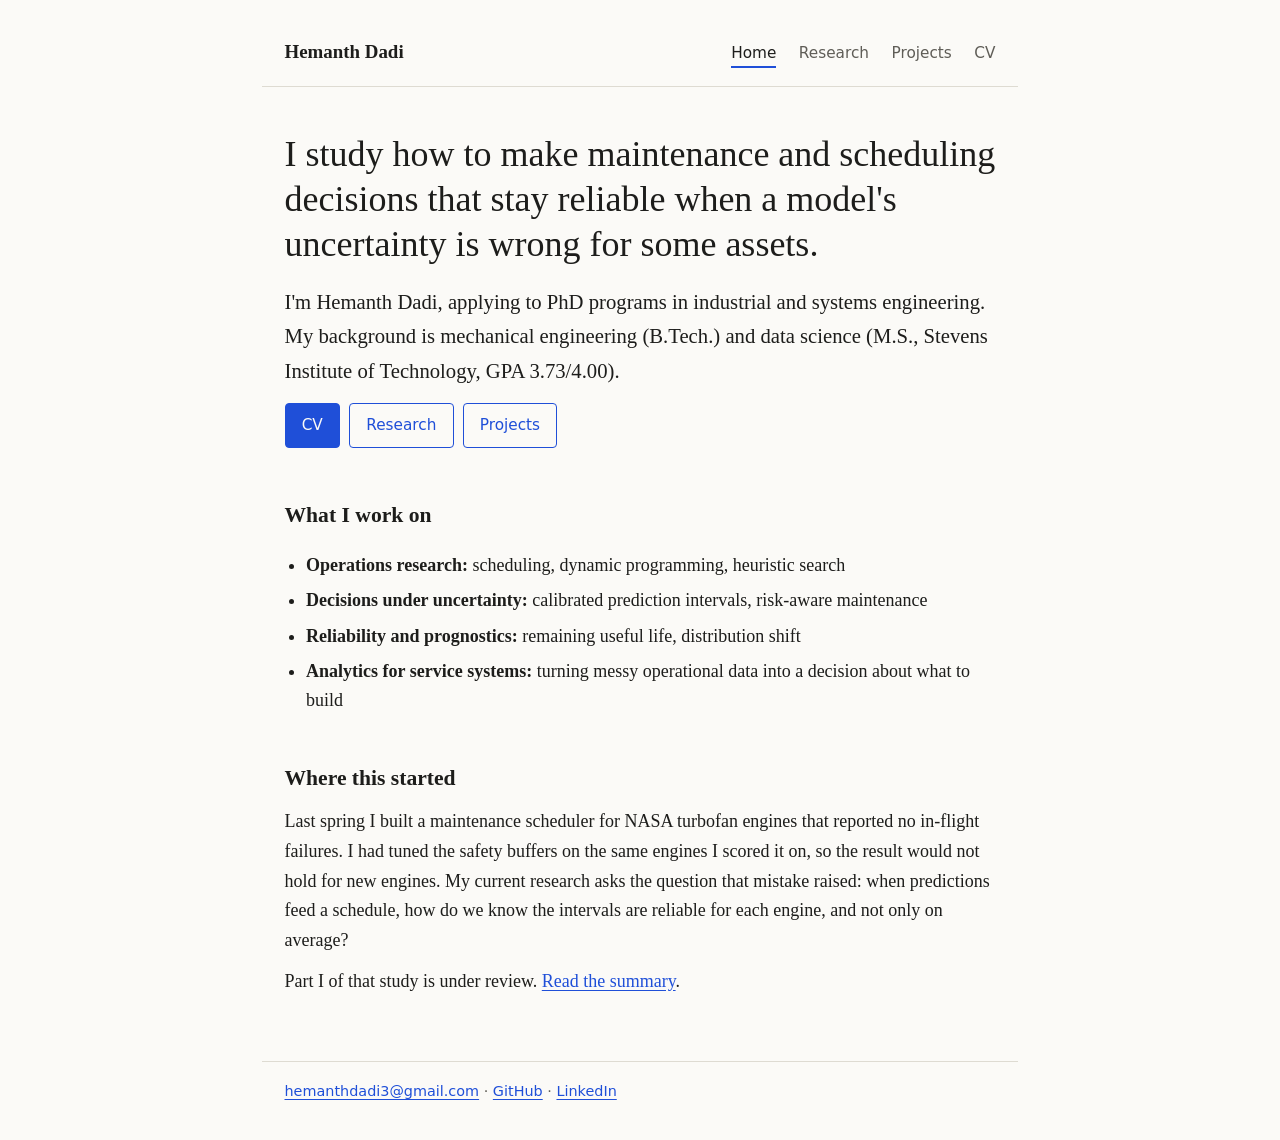
==== index.html @ b7781a76 "Add PhD application site (static): home, research, projects, CV Co-Authored-By: Claude Sonnet 5.5 <n" ====
<!doctype html>
<html lang="en">
<head>
<meta charset="utf-8">
<meta name="viewport" content="width=device-width,initial-scale=1">
<title>Hemanth Dadi | PhD applicant, Industrial and Systems Engineering</title>
<meta name="description" content="PhD applicant in industrial and systems engineering. Research on reliable maintenance and scheduling decisions under uncertainty.">
<link rel="stylesheet" href="style.css">
</head>
<body>
<a class="skip" href="#main">Skip to content</a>
<header>
<a class="name" href="index.html">Hemanth Dadi</a>
<nav aria-label="Main">
<a href="index.html" aria-current="page">Home</a>
<a href="research.html">Research</a>
<a href="projects.html">Projects</a>
<a href="cv.html">CV</a>
</nav>
</header>
<main id="main">
<h1>I study how to make maintenance and scheduling decisions that stay reliable when a model's uncertainty is wrong for some assets.</h1>
<p class="lead">I'm Hemanth Dadi, applying to PhD programs in industrial and systems engineering. My background is mechanical engineering (B.Tech.) and data science (M.S., Stevens Institute of Technology, GPA 3.73/4.00).</p>
<p><a class="btn primary" href="cv.html">CV</a><a class="btn" href="research.html">Research</a><a class="btn" href="projects.html">Projects</a></p>

<h2>What I work on</h2>
<ul>
<li><b>Operations research:</b> scheduling, dynamic programming, heuristic search</li>
<li><b>Decisions under uncertainty:</b> calibrated prediction intervals, risk-aware maintenance</li>
<li><b>Reliability and prognostics:</b> remaining useful life, distribution shift</li>
<li><b>Analytics for service systems:</b> turning messy operational data into a decision about what to build</li>
</ul>

<h2>Where this started</h2>
<p>Last spring I built a maintenance scheduler for NASA turbofan engines that reported no in-flight failures. I had tuned the safety buffers on the same engines I scored it on, so the result would not hold for new engines. My current research asks the question that mistake raised: when predictions feed a schedule, how do we know the intervals are reliable for each engine, and not only on average?</p>
<p>Part I of that study is under review. <a href="research.html">Read the summary</a>.</p>
</main>
<footer>
<a href="mailto:hemanthdadi3@gmail.com">hemanthdadi3@gmail.com</a> · <a href="https://github.com/HemanthDadi1">GitHub</a> · <a href="https://www.linkedin.com/in/hemanth-d-0b95a5201/">LinkedIn</a>
</footer>
</body>
</html>
---- style.css ----
:root{--bg:#fbfaf7;--fg:#1d1d1b;--muted:#5f5d57;--line:#dedbd2;--accent:#1f4fd8;--card:#fff}
@media (prefers-color-scheme:dark){:root{--bg:#141413;--fg:#ecebe6;--muted:#a9a69c;--line:#2c2b28;--accent:#8fb0ff;--card:#1b1b19}}
*{box-sizing:border-box}
html{font-size:18px}
body{margin:0;background:var(--bg);color:var(--fg);font-family:Georgia,"Times New Roman",serif;line-height:1.65}
a{color:var(--accent);text-underline-offset:3px}
a:focus-visible{outline:2px solid var(--accent);outline-offset:3px}
.skip{position:absolute;left:-999px}.skip:focus{left:1rem;top:1rem;background:var(--card);padding:.5rem}
header,main,footer{max-width:42rem;margin:0 auto;padding:0 1.25rem}
header{display:flex;justify-content:space-between;align-items:baseline;flex-wrap:wrap;gap:.5rem 1.5rem;padding-top:2rem;padding-bottom:1rem;border-bottom:1px solid var(--line)}
header .name{font-weight:bold;color:var(--fg);text-decoration:none;font-size:1.05rem}
nav{display:flex;gap:1.25rem;font-family:system-ui,sans-serif;font-size:.85rem}
nav a{color:var(--muted);text-decoration:none}nav a[aria-current]{color:var(--fg);border-bottom:2px solid var(--accent)}
nav a:hover{color:var(--fg)}
main{padding-top:2.5rem;padding-bottom:3rem}
h1{font-size:2rem;line-height:1.25;margin:0 0 1rem;font-weight:normal}
h2{font-size:1.2rem;margin:2.5rem 0 .6rem;font-weight:bold}
h3{font-size:1rem;margin:0 0 .15rem}
p{margin:.6rem 0}
.lead{font-size:1.15rem}
.meta{font-family:system-ui,sans-serif;font-size:.8rem;color:var(--muted);margin:0 0 .4rem}
.card{background:var(--card);border:1px solid var(--line);border-radius:6px;padding:1rem 1.1rem;margin:1rem 0}
.card p{margin:.4rem 0}
ul{padding-left:1.2rem}li{margin:.3rem 0}
table{border-collapse:collapse;width:100%;font-size:.9rem}
td,th{text-align:left;padding:.45rem .5rem .45rem 0;border-bottom:1px solid var(--line);vertical-align:top}
th{font-family:system-ui,sans-serif;font-size:.75rem;color:var(--muted);font-weight:normal}
.btn{display:inline-block;font-family:system-ui,sans-serif;font-size:.85rem;padding:.5rem .9rem;border:1px solid var(--accent);border-radius:4px;text-decoration:none;margin:.25rem .5rem .25rem 0}
.btn.primary{background:var(--accent);color:var(--bg)}
footer{padding-top:1rem;padding-bottom:2rem;border-top:1px solid var(--line);font-family:system-ui,sans-serif;font-size:.8rem;color:var(--muted)}
iframe{width:100%;height:70vh;border:1px solid var(--line);border-radius:6px;background:#fff}
@media (max-width:30rem){html{font-size:17px}h1{font-size:1.6rem}}
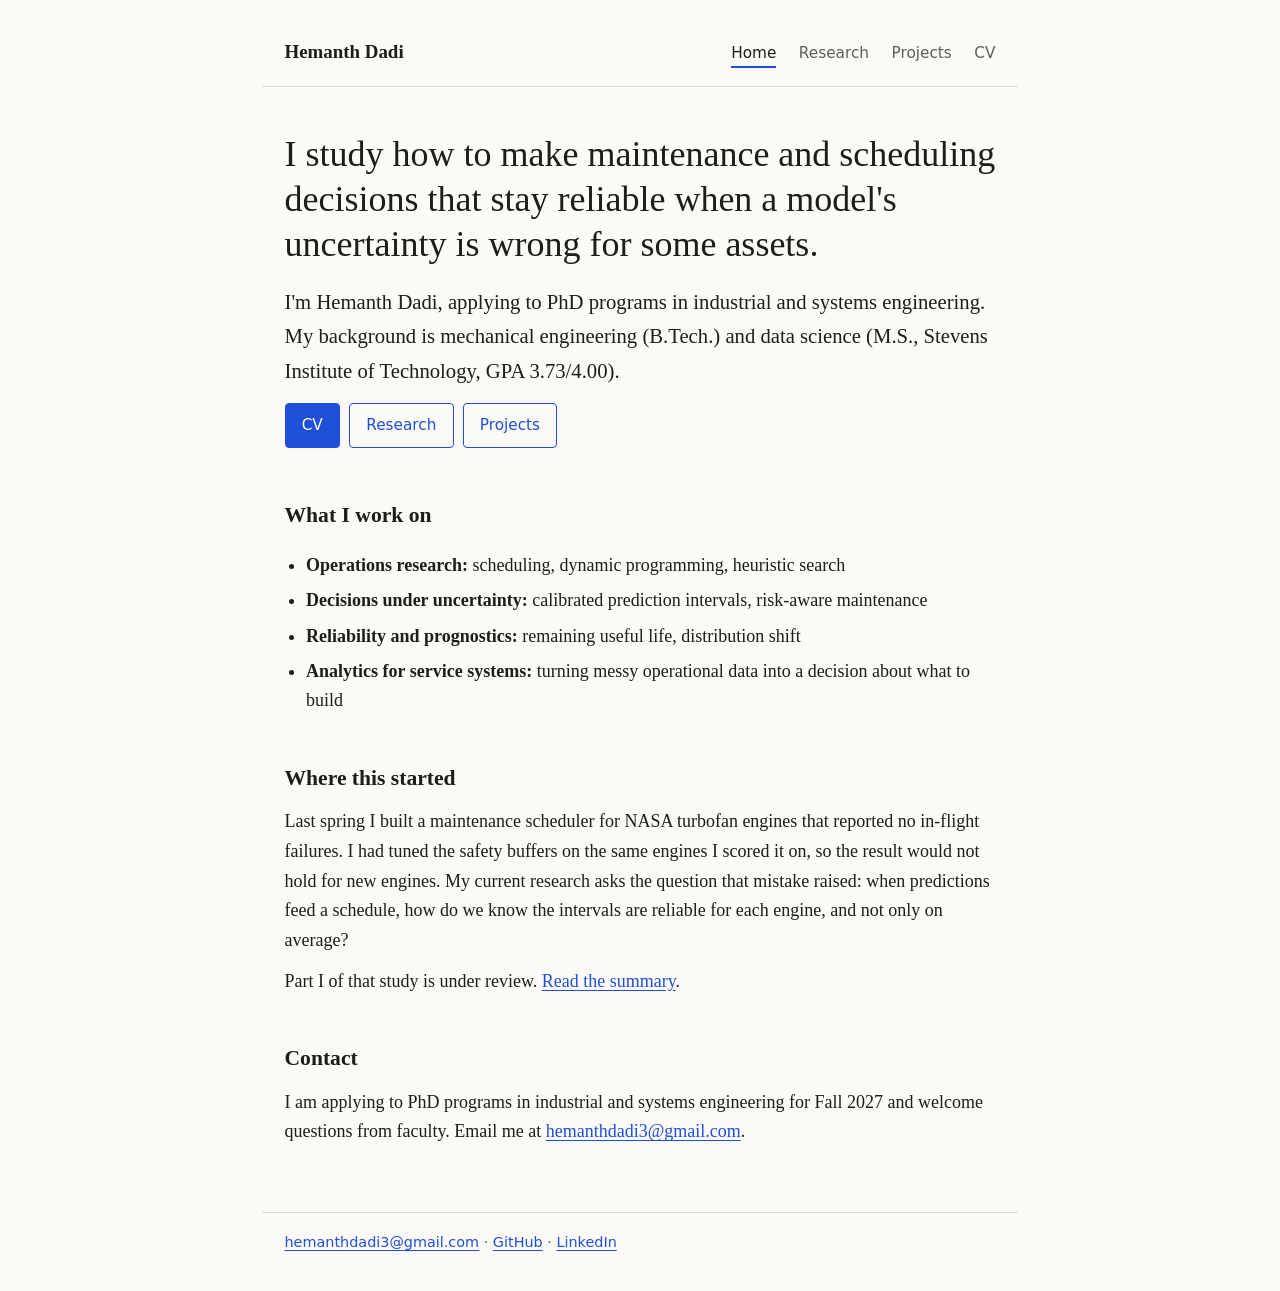
==== commit 387212c1: "Add contact section; CV PDF lists website Co-Authored-By: Claude Sonnet 5.5 <noreply@anthropic.com>" ====
--- a/index.html
+++ b/index.html
@@ -34,6 +34,8 @@
 <h2>Where this started</h2>
 <p>Last spring I built a maintenance scheduler for NASA turbofan engines that reported no in-flight failures. I had tuned the safety buffers on the same engines I scored it on, so the result would not hold for new engines. My current research asks the question that mistake raised: when predictions feed a schedule, how do we know the intervals are reliable for each engine, and not only on average?</p>
 <p>Part I of that study is under review. <a href="research.html">Read the summary</a>.</p>
+<h2>Contact</h2>
+<p>I am applying to PhD programs in industrial and systems engineering for Fall 2027 and welcome questions from faculty. Email me at <a href="mailto:hemanthdadi3@gmail.com">hemanthdadi3@gmail.com</a>.</p>
 </main>
 <footer>
 <a href="mailto:hemanthdadi3@gmail.com">hemanthdadi3@gmail.com</a> · <a href="https://github.com/HemanthDadi1">GitHub</a> · <a href="https://www.linkedin.com/in/hemanth-d-0b95a5201/">LinkedIn</a>
